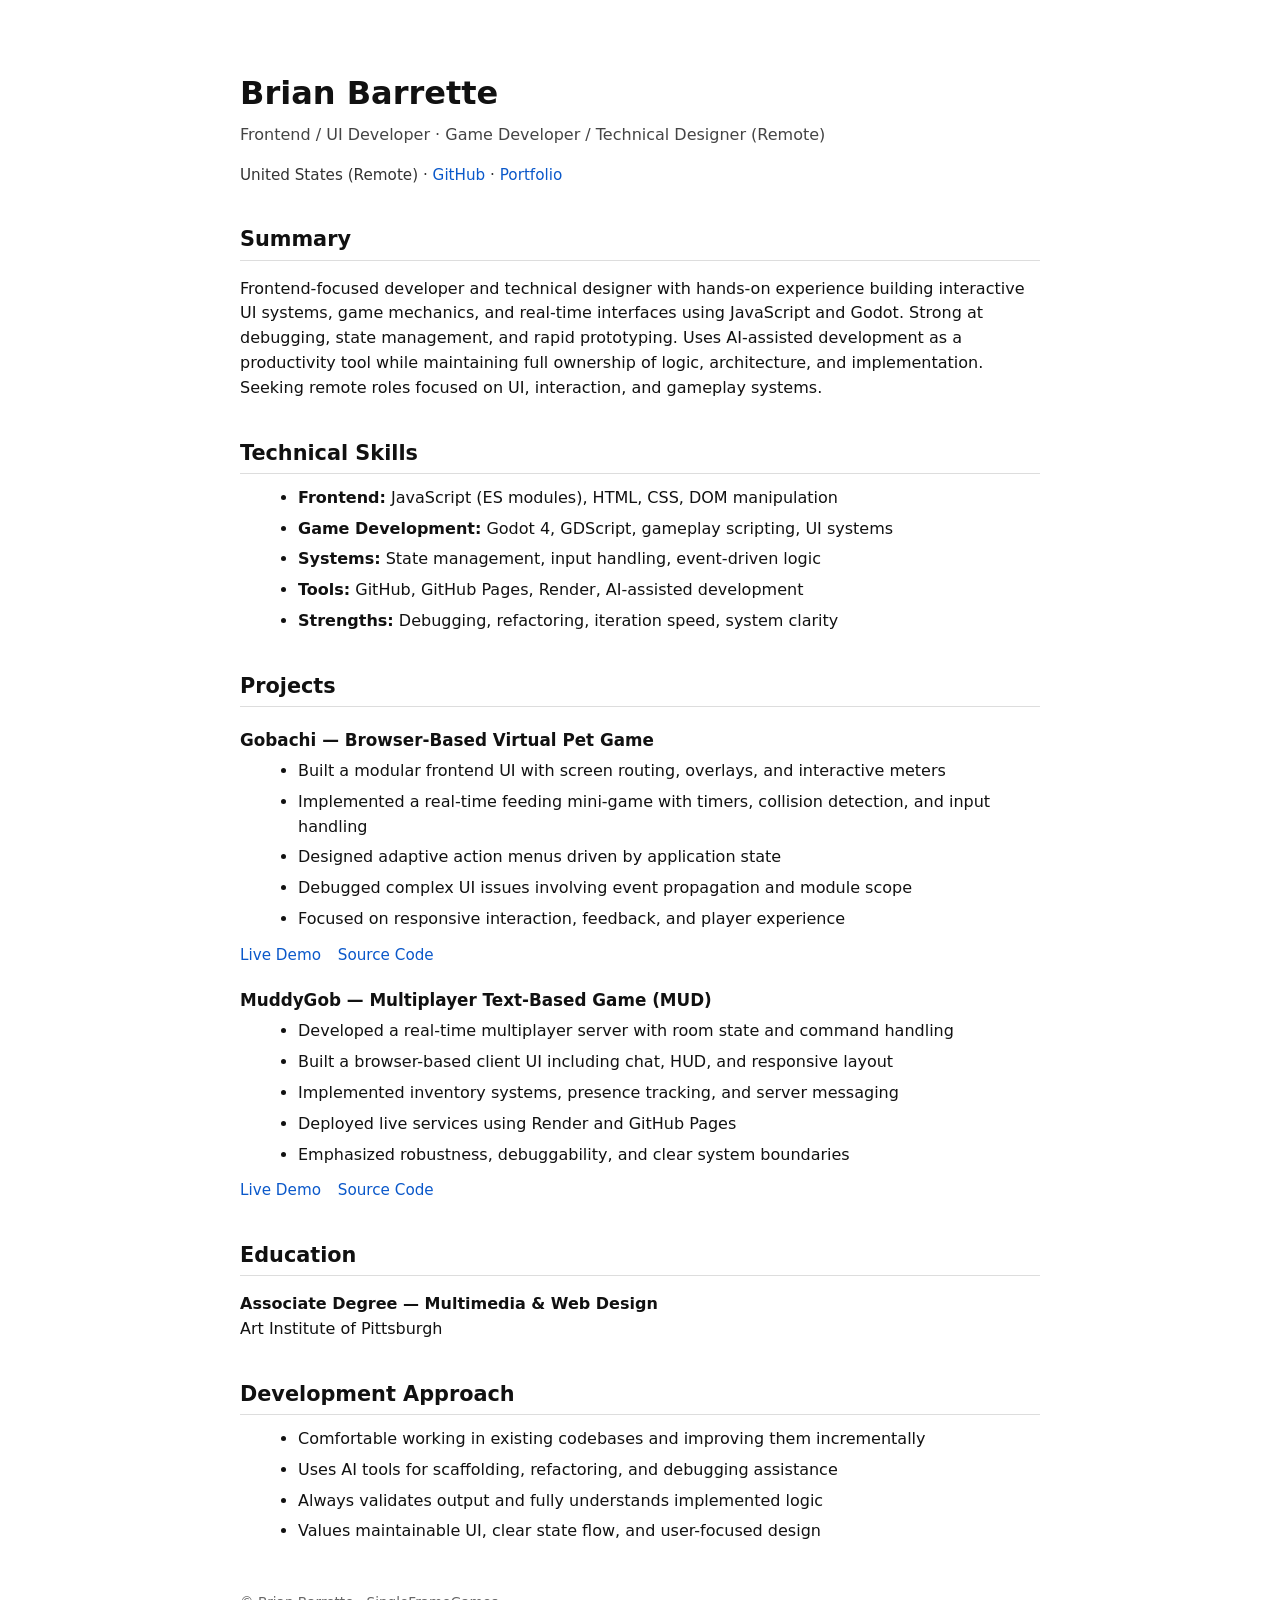
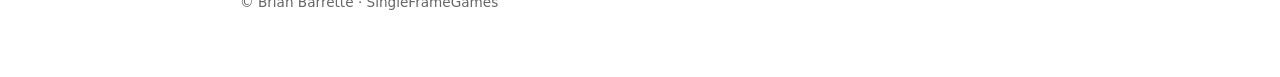
==== resume/index.html @ 09db9dfa "Create index.html" ====
<!doctype html>
<html lang="en">
<head>
  <meta charset="utf-8" />
  <title>Brian Barrette – Resume</title>
  <meta name="viewport" content="width=device-width, initial-scale=1" />

  <style>
    body {
      margin: 0;
      font-family: system-ui, -apple-system, BlinkMacSystemFont, "Segoe UI", sans-serif;
      background: #ffffff;
      color: #111;
      line-height: 1.55;
    }

    .page {
      max-width: 800px;
      margin: 0 auto;
      padding: 48px 24px 64px;
    }

    h1 {
      font-size: 2rem;
      margin-bottom: 4px;
    }

    .subtitle {
      font-size: 1rem;
      color: #444;
      margin-bottom: 16px;
    }

    .meta {
      font-size: 0.95rem;
      color: #333;
      margin-bottom: 32px;
    }

    .meta a {
      color: #0a58ca;
      text-decoration: none;
    }

    h2 {
      font-size: 1.3rem;
      margin-top: 36px;
      margin-bottom: 12px;
      border-bottom: 1px solid #ddd;
      padding-bottom: 4px;
    }

    h3 {
      font-size: 1.05rem;
      margin: 20px 0 6px;
    }

    ul {
      margin: 6px 0 12px 18px;
    }

    li {
      margin-bottom: 6px;
    }

    .project-links {
      font-size: 0.95rem;
      margin-top: 6px;
    }

    .project-links a {
      color: #0a58ca;
      text-decoration: none;
      margin-right: 12px;
    }

    .footer {
      margin-top: 48px;
      font-size: 0.85rem;
      color: #666;
    }
  </style>
</head>

<body>
  <main class="page">
    <h1>Brian Barrette</h1>
    <div class="subtitle">
      Frontend / UI Developer · Game Developer / Technical Designer (Remote)
    </div>

    <div class="meta">
      United States (Remote) ·
      <a href="https://github.com/dadzerdous" target="_blank">GitHub</a> ·
      <a href="https://singleframegames.com" target="_blank">Portfolio</a>
    </div>

    <h2>Summary</h2>
    <p>
      Frontend-focused developer and technical designer with hands-on experience building
      interactive UI systems, game mechanics, and real-time interfaces using JavaScript and Godot.
      Strong at debugging, state management, and rapid prototyping. Uses AI-assisted development as
      a productivity tool while maintaining full ownership of logic, architecture, and implementation.
      Seeking remote roles focused on UI, interaction, and gameplay systems.
    </p>

    <h2>Technical Skills</h2>
    <ul>
      <li><strong>Frontend:</strong> JavaScript (ES modules), HTML, CSS, DOM manipulation</li>
      <li><strong>Game Development:</strong> Godot 4, GDScript, gameplay scripting, UI systems</li>
      <li><strong>Systems:</strong> State management, input handling, event-driven logic</li>
      <li><strong>Tools:</strong> GitHub, GitHub Pages, Render, AI-assisted development</li>
      <li><strong>Strengths:</strong> Debugging, refactoring, iteration speed, system clarity</li>
    </ul>

    <h2>Projects</h2>

    <h3>Gobachi — Browser-Based Virtual Pet Game</h3>
    <ul>
      <li>Built a modular frontend UI with screen routing, overlays, and interactive meters</li>
      <li>Implemented a real-time feeding mini-game with timers, collision detection, and input handling</li>
      <li>Designed adaptive action menus driven by application state</li>
      <li>Debugged complex UI issues involving event propagation and module scope</li>
      <li>Focused on responsive interaction, feedback, and player experience</li>
    </ul>
    <div class="project-links">
      <a href="https://dadzerdous.github.io/gobachi/" target="_blank">Live Demo</a>
      <a href="https://github.com/dadzerdous/gobachi" target="_blank">Source Code</a>
    </div>

    <h3>MuddyGob — Multiplayer Text-Based Game (MUD)</h3>
    <ul>
      <li>Developed a real-time multiplayer server with room state and command handling</li>
      <li>Built a browser-based client UI including chat, HUD, and responsive layout</li>
      <li>Implemented inventory systems, presence tracking, and server messaging</li>
      <li>Deployed live services using Render and GitHub Pages</li>
      <li>Emphasized robustness, debuggability, and clear system boundaries</li>
    </ul>
    <div class="project-links">
      <a href="https://dadzerdous.github.io/muddygob/" target="_blank">Live Demo</a>
      <a href="https://github.com/dadzerdous/muddygob" target="_blank">Source Code</a>
    </div>

    <h2>Education</h2>
    <p>
      <strong>Associate Degree — Multimedia & Web Design</strong><br />
      Art Institute of Pittsburgh
    </p>

    <h2>Development Approach</h2>
    <ul>
      <li>Comfortable working in existing codebases and improving them incrementally</li>
      <li>Uses AI tools for scaffolding, refactoring, and debugging assistance</li>
      <li>Always validates output and fully understands implemented logic</li>
      <li>Values maintainable UI, clear state flow, and user-focused design</li>
    </ul>

    <div class="footer">
      © Brian Barrette · SingleFrameGames
    </div>
  </main>
</body>
</html>
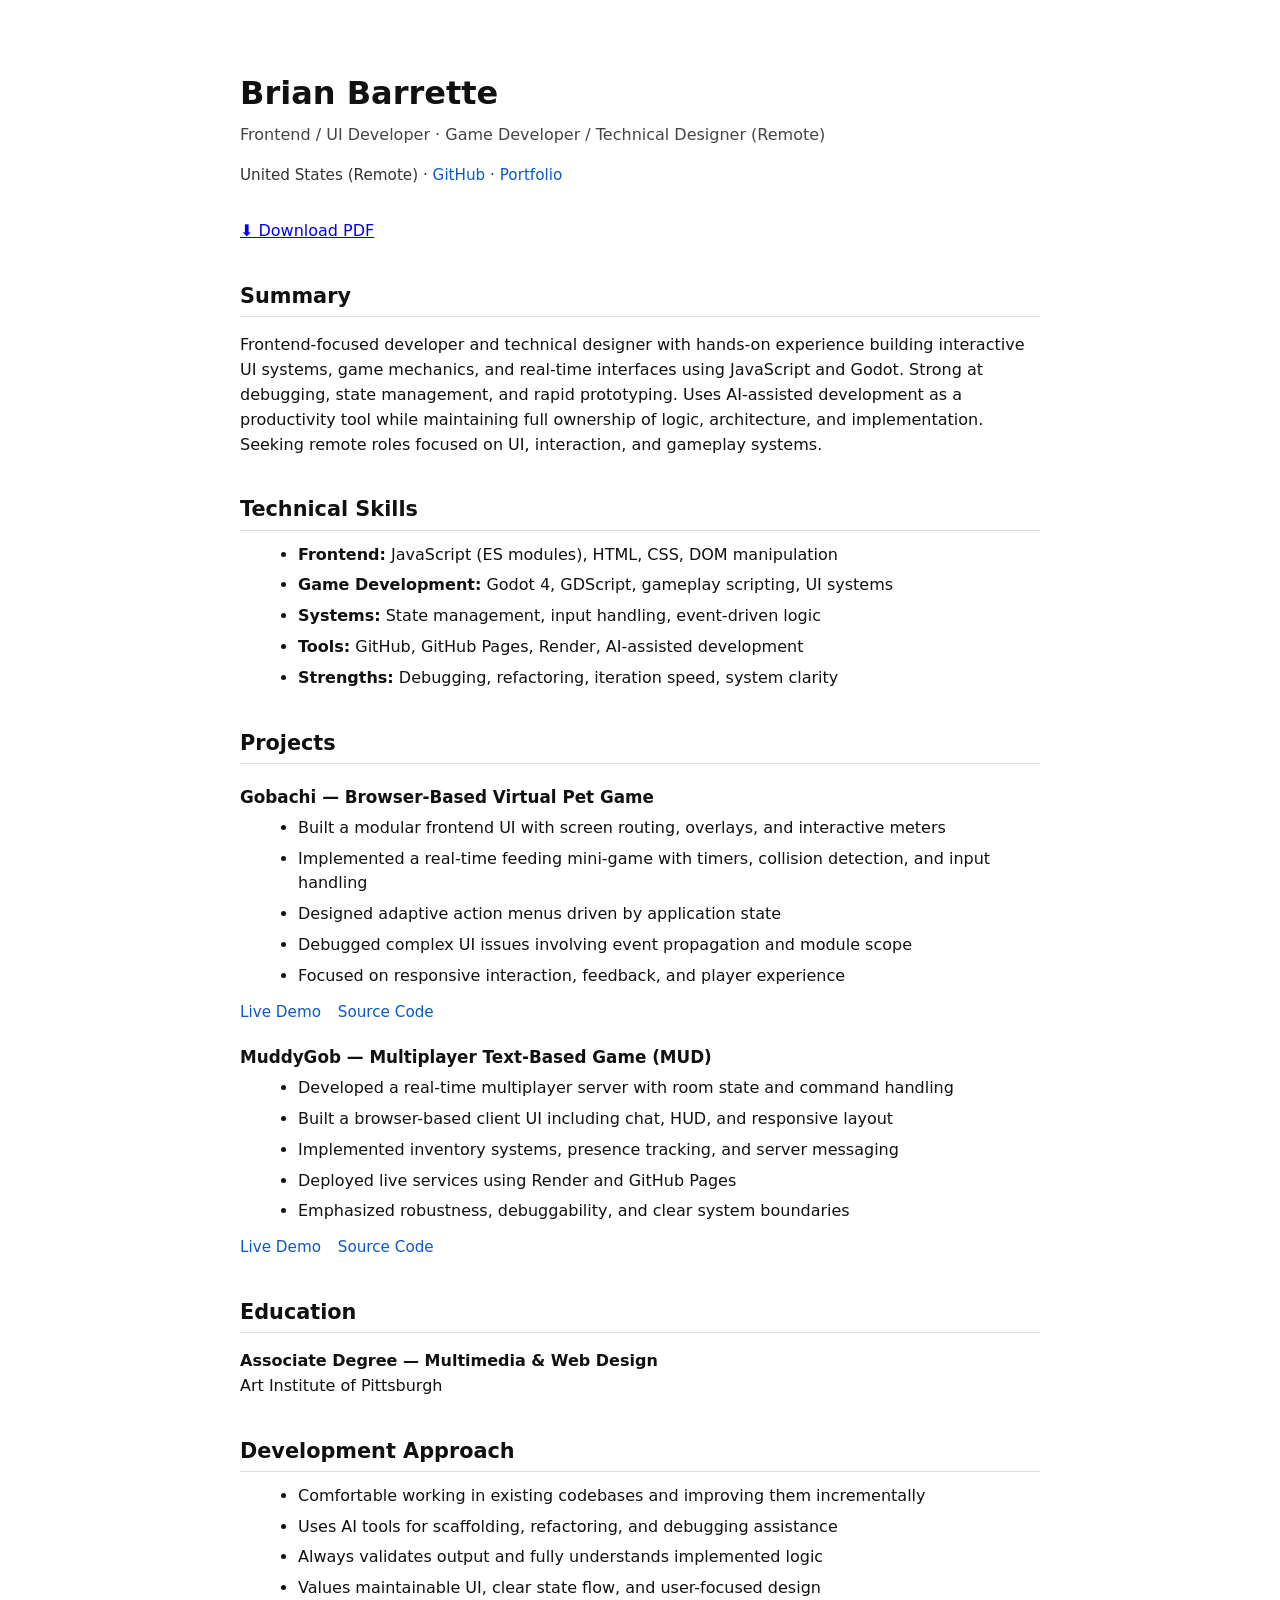
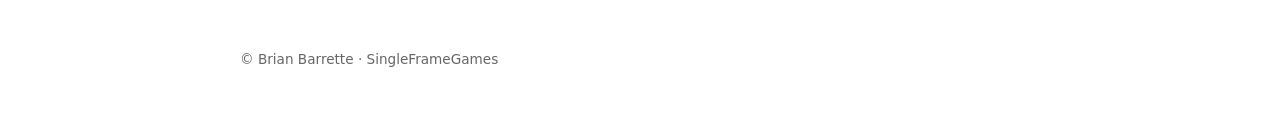
==== commit 68136e1b: "Update index.html" ====
--- a/resume/index.html
+++ b/resume/index.html
@@ -94,6 +94,12 @@
       <a href="https://github.com/dadzerdous" target="_blank">GitHub</a> ·
       <a href="https://singleframegames.com" target="_blank">Portfolio</a>
     </div>
+    <p>
+  <a href="brian-barrette-resume.pdf" download>
+    ⬇ Download PDF
+  </a>
+</p>
+
 
     <h2>Summary</h2>
     <p>
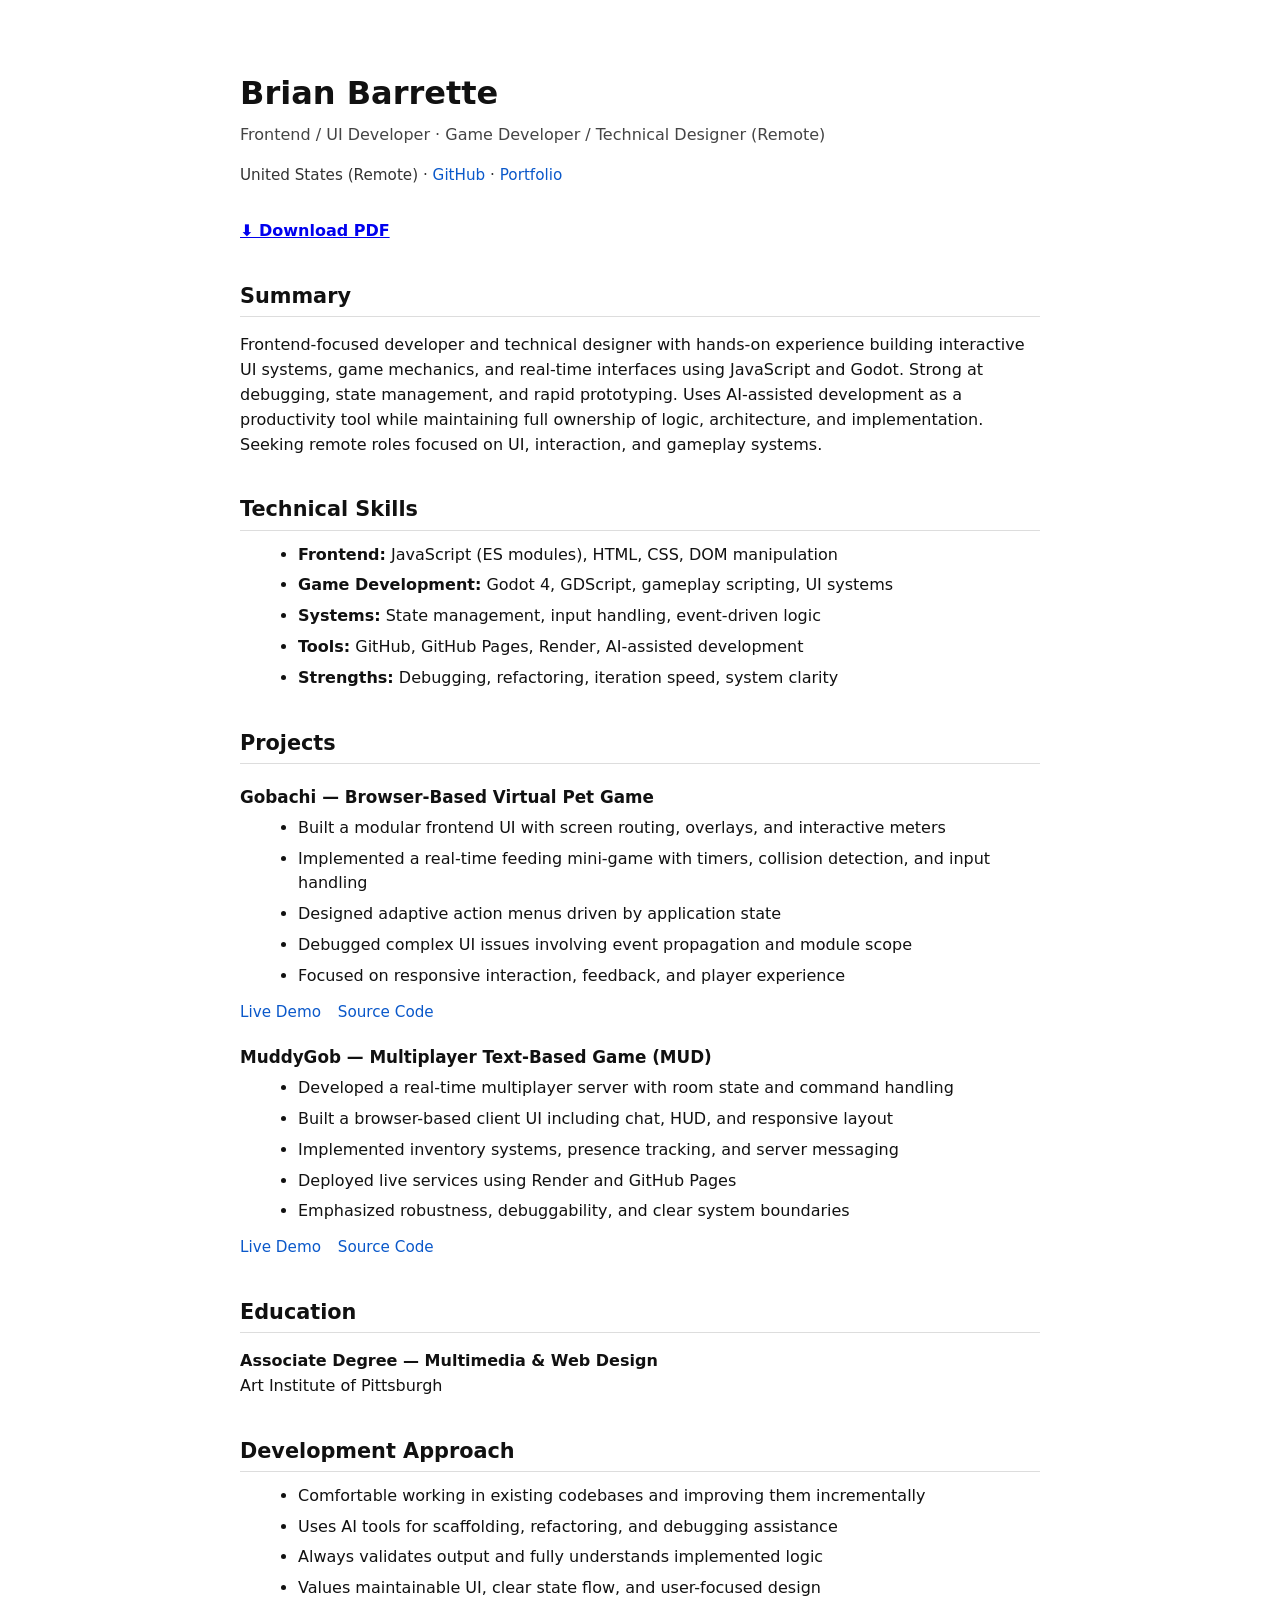
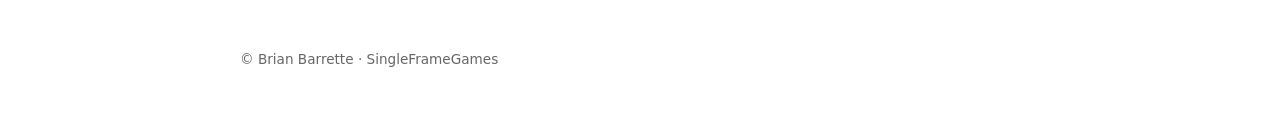
==== commit 04f37a4d: "Update index.html" ====
--- a/resume/index.html
+++ b/resume/index.html
@@ -94,8 +94,12 @@
       <a href="https://github.com/dadzerdous" target="_blank">GitHub</a> ·
       <a href="https://singleframegames.com" target="_blank">Portfolio</a>
     </div>
-    <p>
-  <a href="brian-barrette-resume.pdf" download>
+<p style="margin-top: 12px;">
+  <a
+    href="brian-barrette-resume.pdf"
+    download
+    style="font-weight: 600;"
+  >
     ⬇ Download PDF
   </a>
 </p>
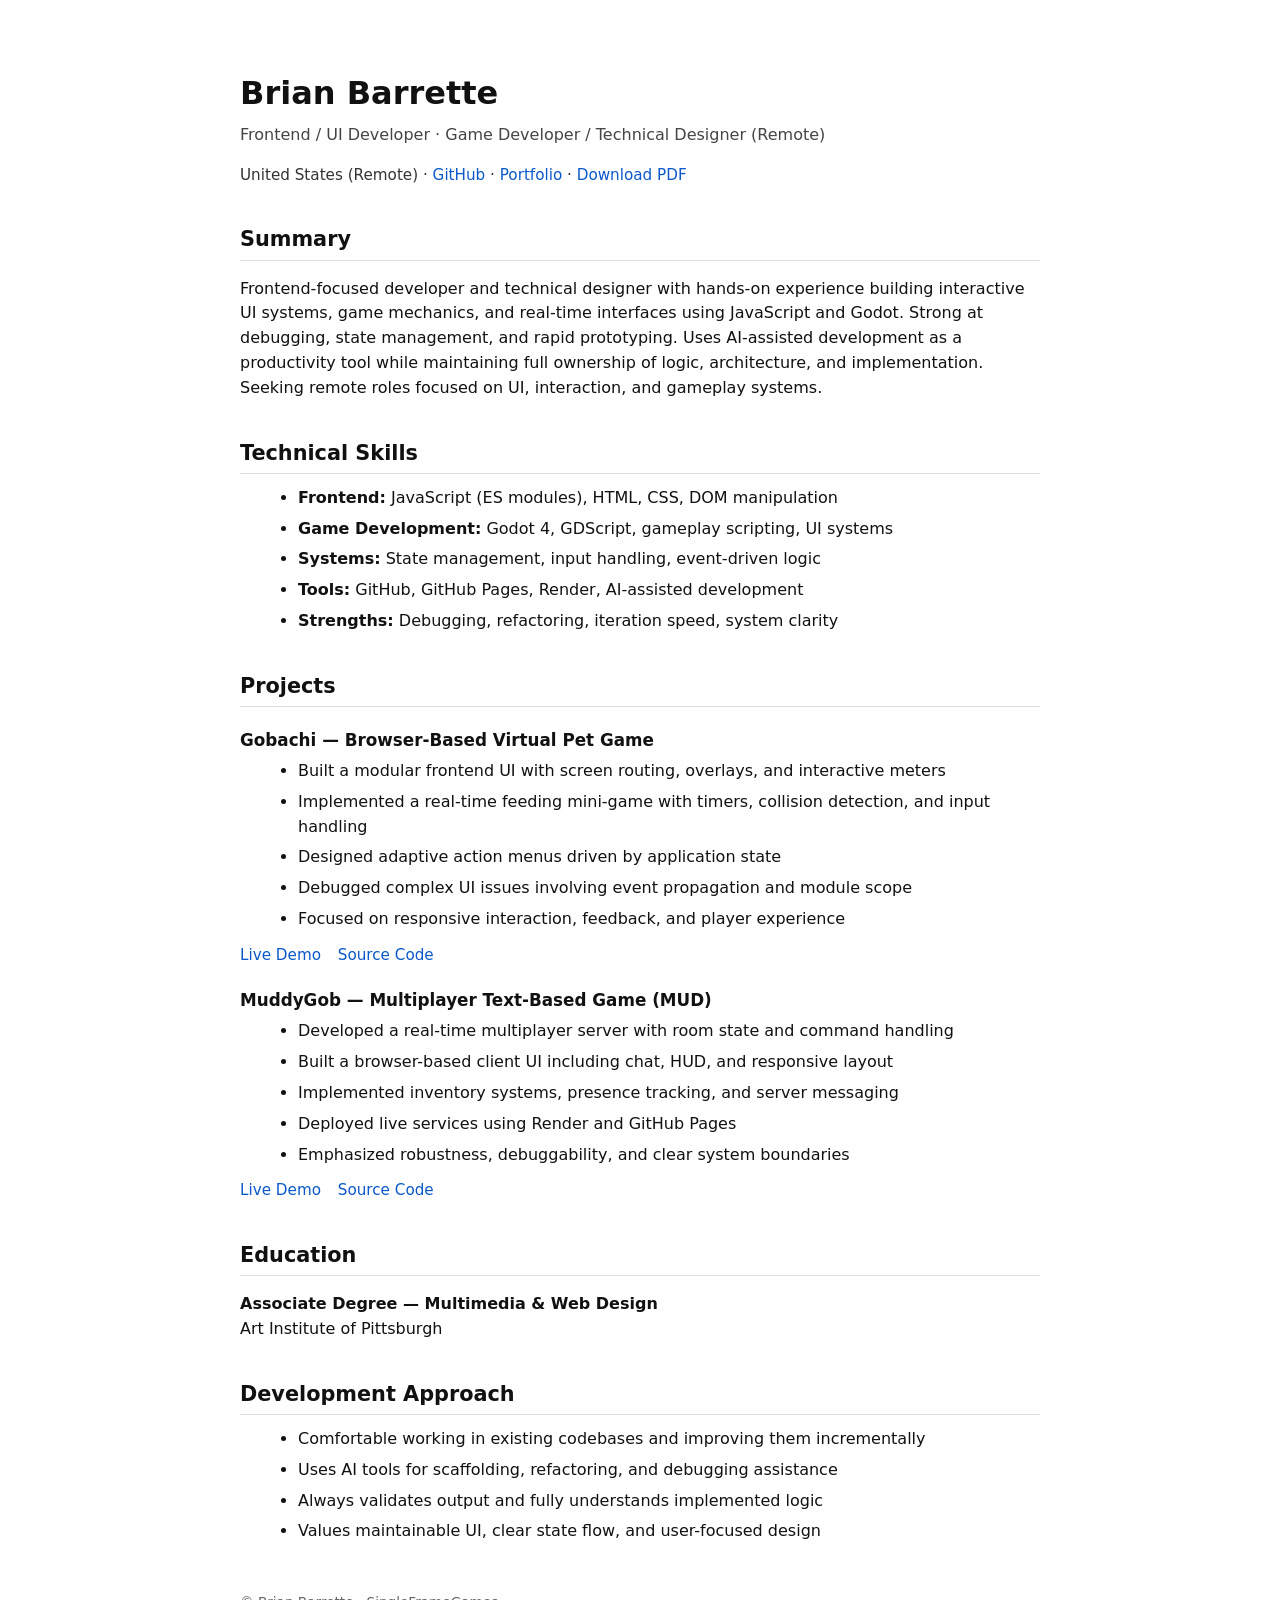
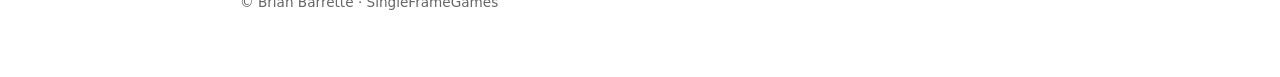
==== commit 2b5a9ece: "Update index.html" ====
--- a/resume/index.html
+++ b/resume/index.html
@@ -92,18 +92,9 @@
     <div class="meta">
       United States (Remote) ·
       <a href="https://github.com/dadzerdous" target="_blank">GitHub</a> ·
-      <a href="https://singleframegames.com" target="_blank">Portfolio</a>
+      <a href="https://singleframegames.com" target="_blank">Portfolio</a> ·
+  <a href="brian_barrette_resume.pdf" download>Download PDF</a>
     </div>
-<p style="margin-top: 12px;">
-  <a
-    href="brian-barrette-resume.pdf"
-    download
-    style="font-weight: 600;"
-  >
-    ⬇ Download PDF
-  </a>
-</p>
-
 
     <h2>Summary</h2>
     <p>
